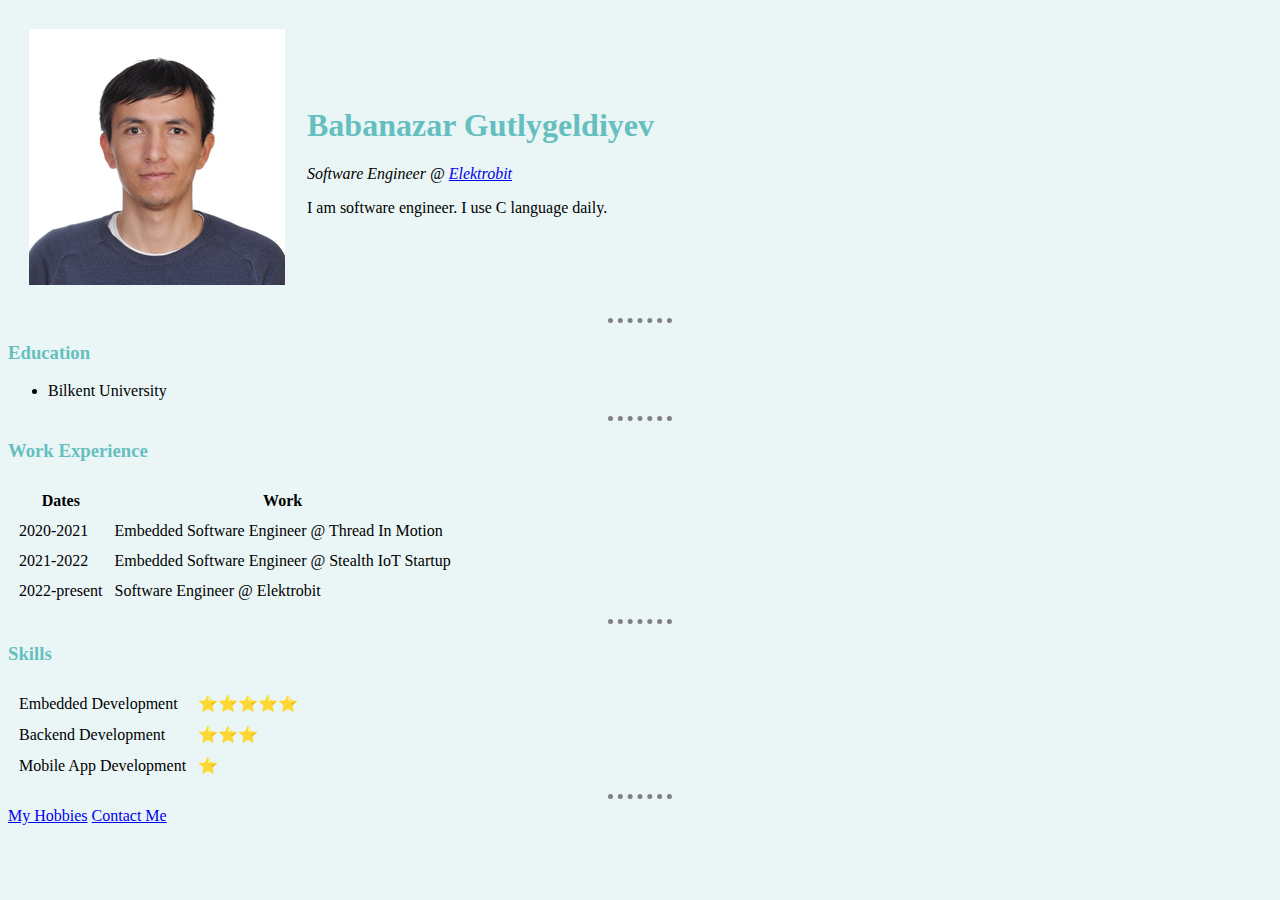
==== index.html @ 00c0d0db "styling w/ file css" ====
<!DOCTYPE html>
<html>

<head>
    <meta charset="utf-8">
    <title>Babanazar's Personal Site</title>
    <link rel="stylesheet" href="css/styles.css">
</head>

<body>
    <table cellspacing="20">
        <tr>
            <td><img src="babanazar-gutlygeldiyev.jpg" alt="babanazar profile picture"></td>
            <td>
                <h1>Babanazar Gutlygeldiyev</h1>
                <p><em>Software Engineer @ <a href="https://www.elektrobit.com/"> Elektrobit</a></em></p>
                <p>I am software engineer. I use C language daily.</p>
            </td>
        </tr>
    </table>
    <hr>
    <h3>Education</h3>
    <ul>
        <li>Bilkent University</li>
    </ul>
    <hr>
    <h3>Work Experience</h3>
    <table cellspacing="10">
        <thead>
            <tr>
                <th>Dates</th>
                <th>Work</th>
            </tr>
        </thead>
        <tbody>

        </tbody>

        <tr>
            <td>2020-2021</td>
            <td>Embedded Software Engineer @ Thread In Motion</td>
        </tr>
        <tr>
            <td>2021-2022</td>
            <td>Embedded Software Engineer @ Stealth IoT Startup</td>
        </tr>
        <tr>
            <td>2022-present</td>
            <td>Software Engineer @ Elektrobit</td>
        </tr>
    </table>
    <hr>
    <h3>Skills</h3>
    <table cellspacing="10">
        <tr>
            <td>Embedded Development</td>
            <td>⭐⭐⭐⭐⭐</td>
        </tr>
        <tr>
            <td>Backend Development</td>
            <td>⭐⭐⭐</td>
        </tr>
        <tr>
            <td>Mobile App Development</td>
            <td>⭐</td>
        </tr>
    </table>
    <hr>
    <a href="hobbies.html">My Hobbies</a>
    <a href="contact-me.html">Contact Me</a>
</body>

</html>
---- css/styles.css ----
body {
    background-color: #EAF6F6;
}

h1, h3 {
    color: #66BFBF;
}

hr {
    border-style: none;
    border-top-style: dotted;
    border-color: grey;
    border-width: 5px;
    width: 5%;
}
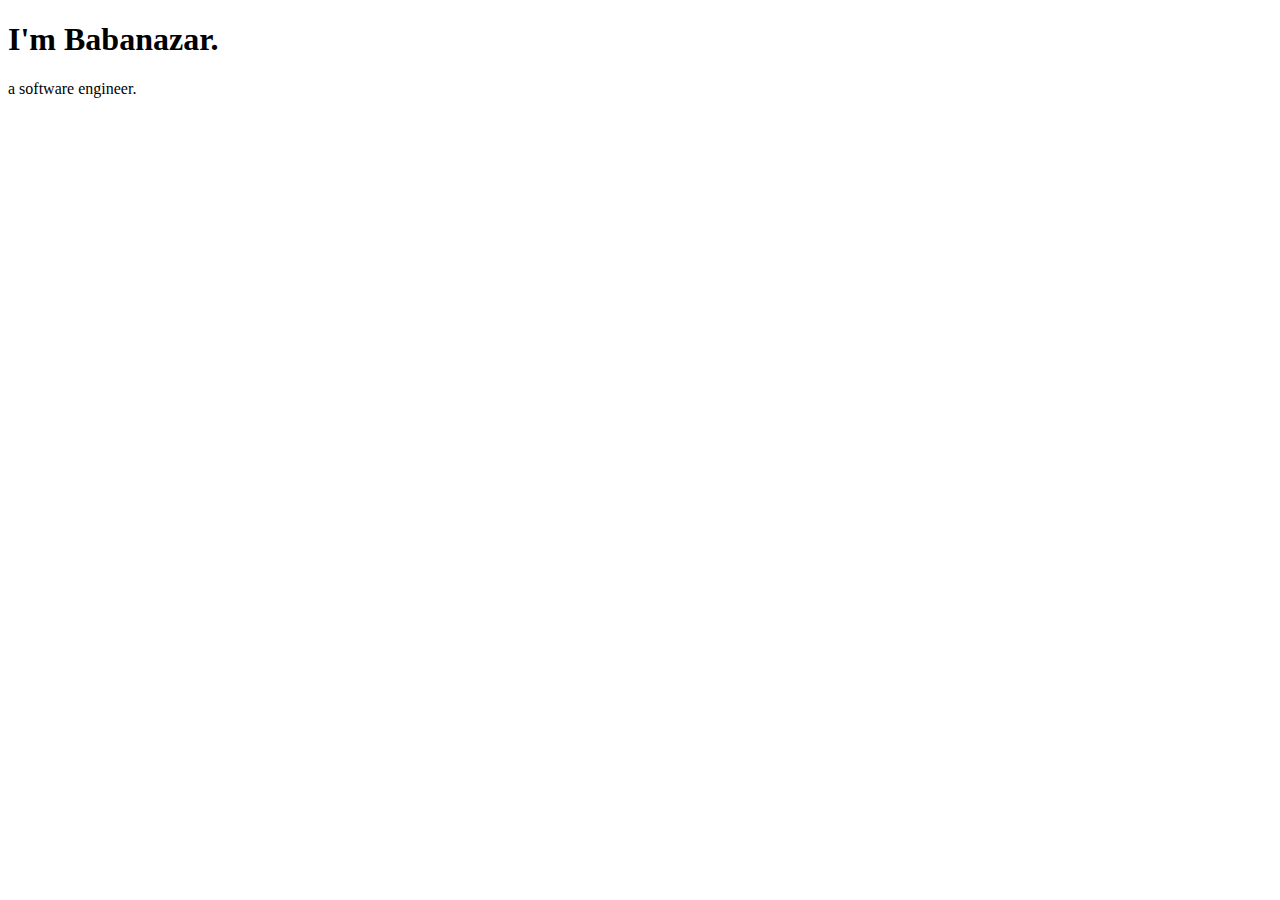
==== commit a9993849: "cool cv" ====
--- a/index.html
+++ b/index.html
@@ -3,12 +3,15 @@
 
 <head>
     <meta charset="utf-8">
-    <title>Babanazar's Personal Site</title>
+    <title>Babanazar Gutlygeldiyev</title>
     <link rel="stylesheet" href="css/styles.css">
+    <link rel="icon" href="favicon.ico">
 </head>
 
 <body>
-    <table cellspacing="20">
+    <h1>I'm Babanazar.</h1>
+    <p>a software engineer.</p>
+    <!-- <table cellspacing="20">
         <tr>
             <td><img src="babanazar-gutlygeldiyev.jpg" alt="babanazar profile picture"></td>
             <td>
@@ -67,7 +70,7 @@
     </table>
     <hr>
     <a href="hobbies.html">My Hobbies</a>
-    <a href="contact-me.html">Contact Me</a>
+    <a href="contact-me.html">Contact Me</a> -->
 </body>
 
 </html>--- a/css/styles.css
+++ b/css/styles.css
@@ -1,4 +1,4 @@
-body {
+/* body {
     background-color: #EAF6F6;
 }
 
@@ -12,4 +12,4 @@
     border-color: grey;
     border-width: 5px;
     width: 5%;
-}+} */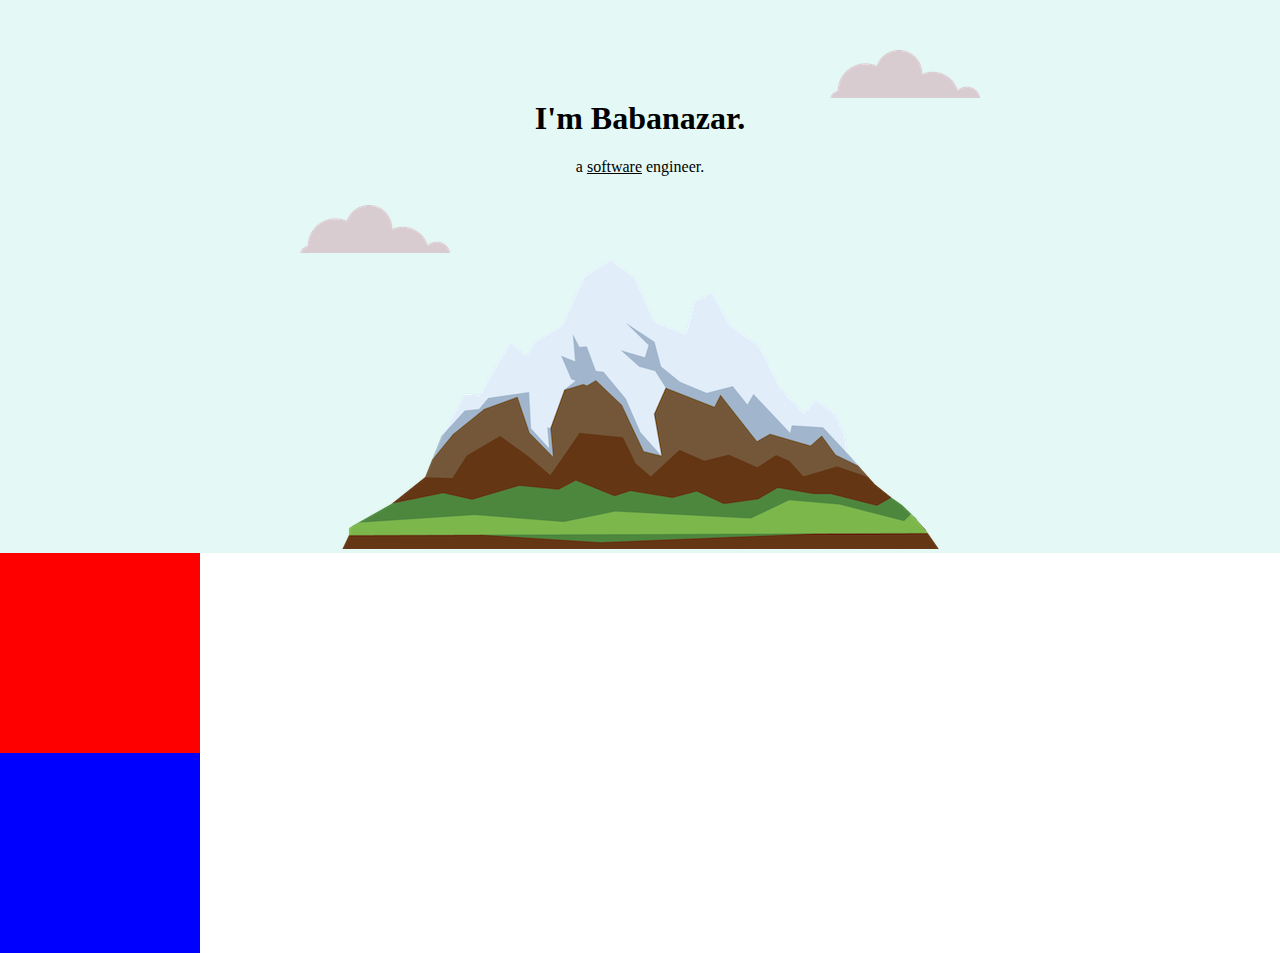
==== commit a22792c4: "images added" ====
--- a/index.html
+++ b/index.html
@@ -9,8 +9,21 @@
 </head>
 
 <body>
-    <h1>I'm Babanazar.</h1>
-    <p>a software engineer.</p>
+    <div class="top-container">
+        <img class="top-cloud" src="images/cloud.png" alt="cloud-img">
+        <h1>I'm Babanazar.</h1>
+        <p>a <span class="pro">software</span> engineer.</p>
+        <img class="bottom-cloud" src="images/cloud.png" alt="cloud-img">
+        <img src="images/mountain.png" alt="mountain-img">
+    </div>
+
+    <div class="middle-container">
+
+    </div>
+
+    <div class="bottom-container">
+
+    </div>
     <!-- <table cellspacing="20">
         <tr>
             <td><img src="babanazar-gutlygeldiyev.jpg" alt="babanazar profile picture"></td>
--- a/css/styles.css
+++ b/css/styles.css
@@ -1,15 +1,42 @@
-/* body {
-    background-color: #EAF6F6;
+ body {
+     margin: 0;
+     text-align: center;
+ }
+
+ h1 {
+     margin-top: 0;
+ }
+
+ .top-container {
+    background-color: #E4F9F5;
+    position: relative;
+    padding-top: 100px;
+ }
+
+ .middle-container {
+    background-color: red;
+    width: 200px;
+    height: 200px;
+ }
+
+ .bottom-container {
+    background-color: blue;
+    width: 200px;
+    height: 200px;
+ }
+
+ .pro {
+    text-decoration: underline;
+ }
+
+.top-cloud {
+    position: absolute;
+    right: 300px;
+    top: 50px;
 }
 
-h1, h3 {
-    color: #66BFBF;
-}
-
-hr {
-    border-style: none;
-    border-top-style: dotted;
-    border-color: grey;
-    border-width: 5px;
-    width: 5%;
-} */+ .bottom-cloud {
+    position: absolute;
+    left: 300px;
+    bottom: 300px;
+ }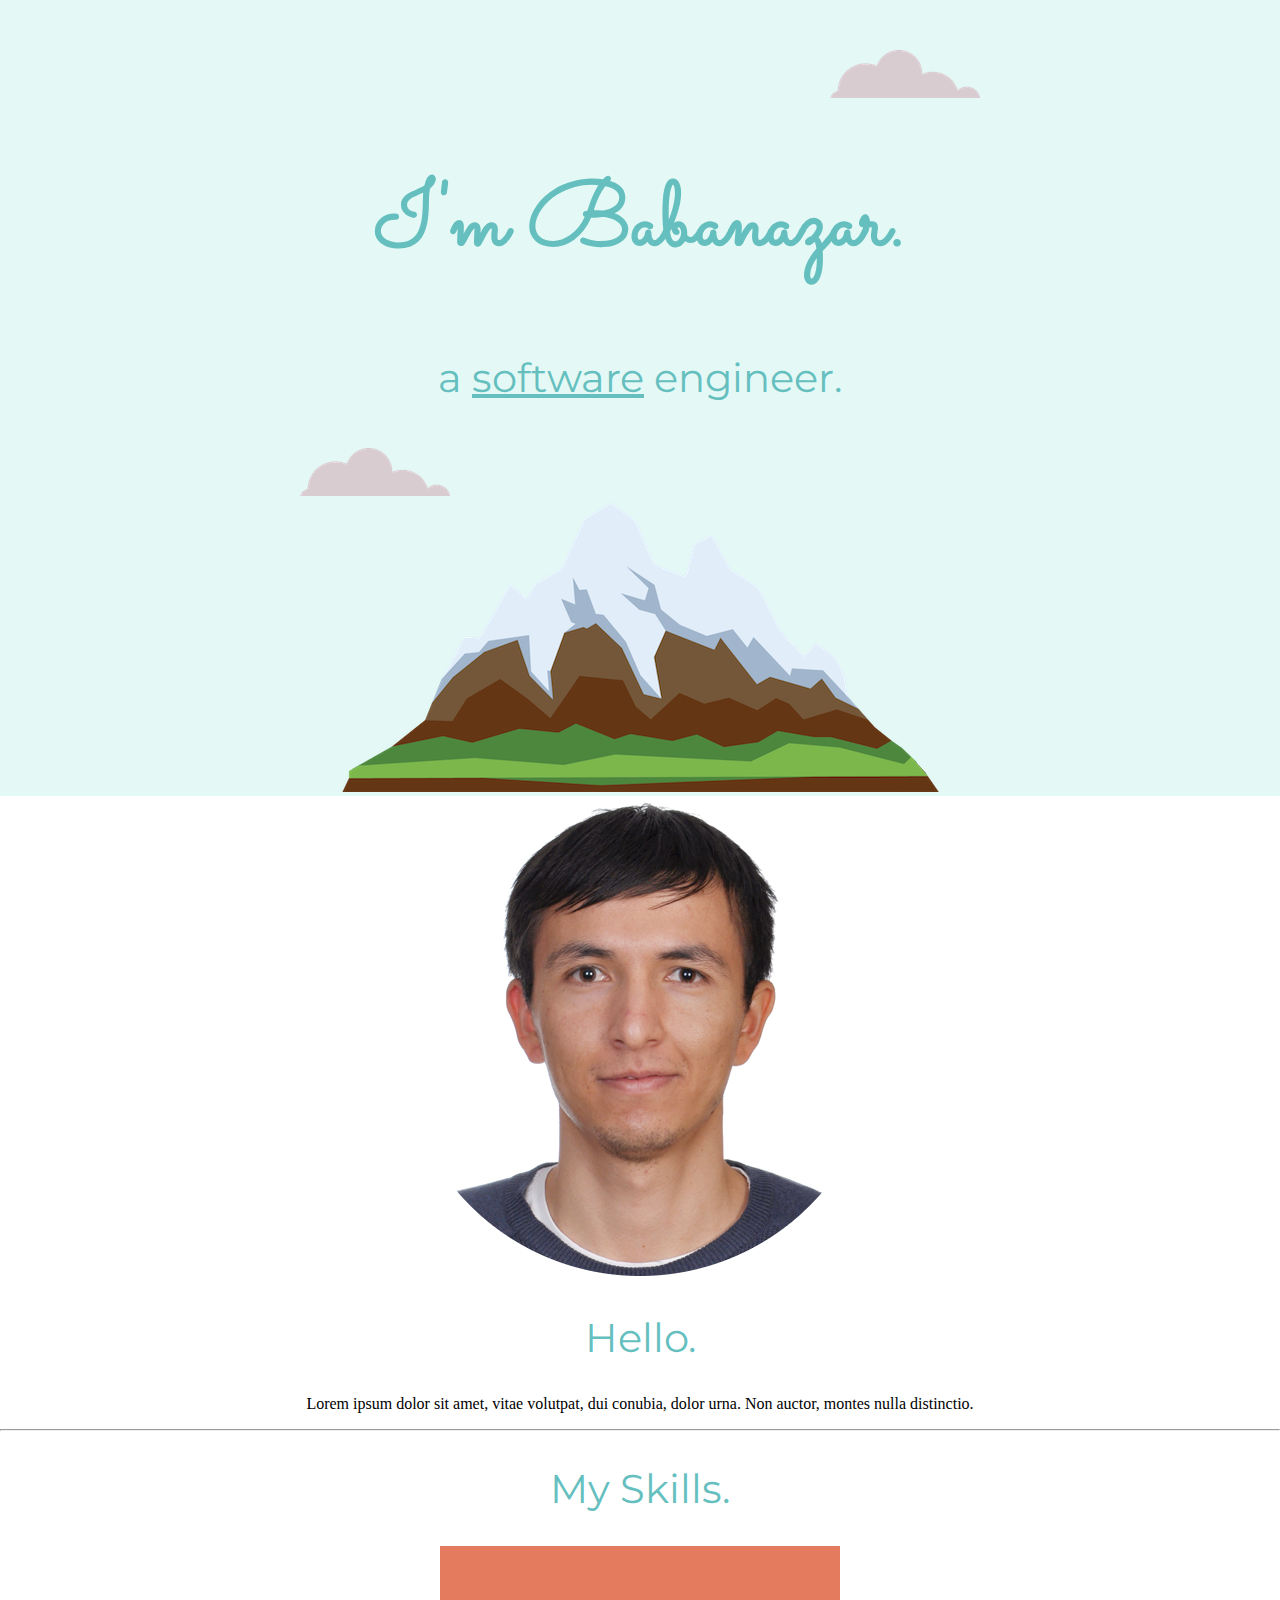
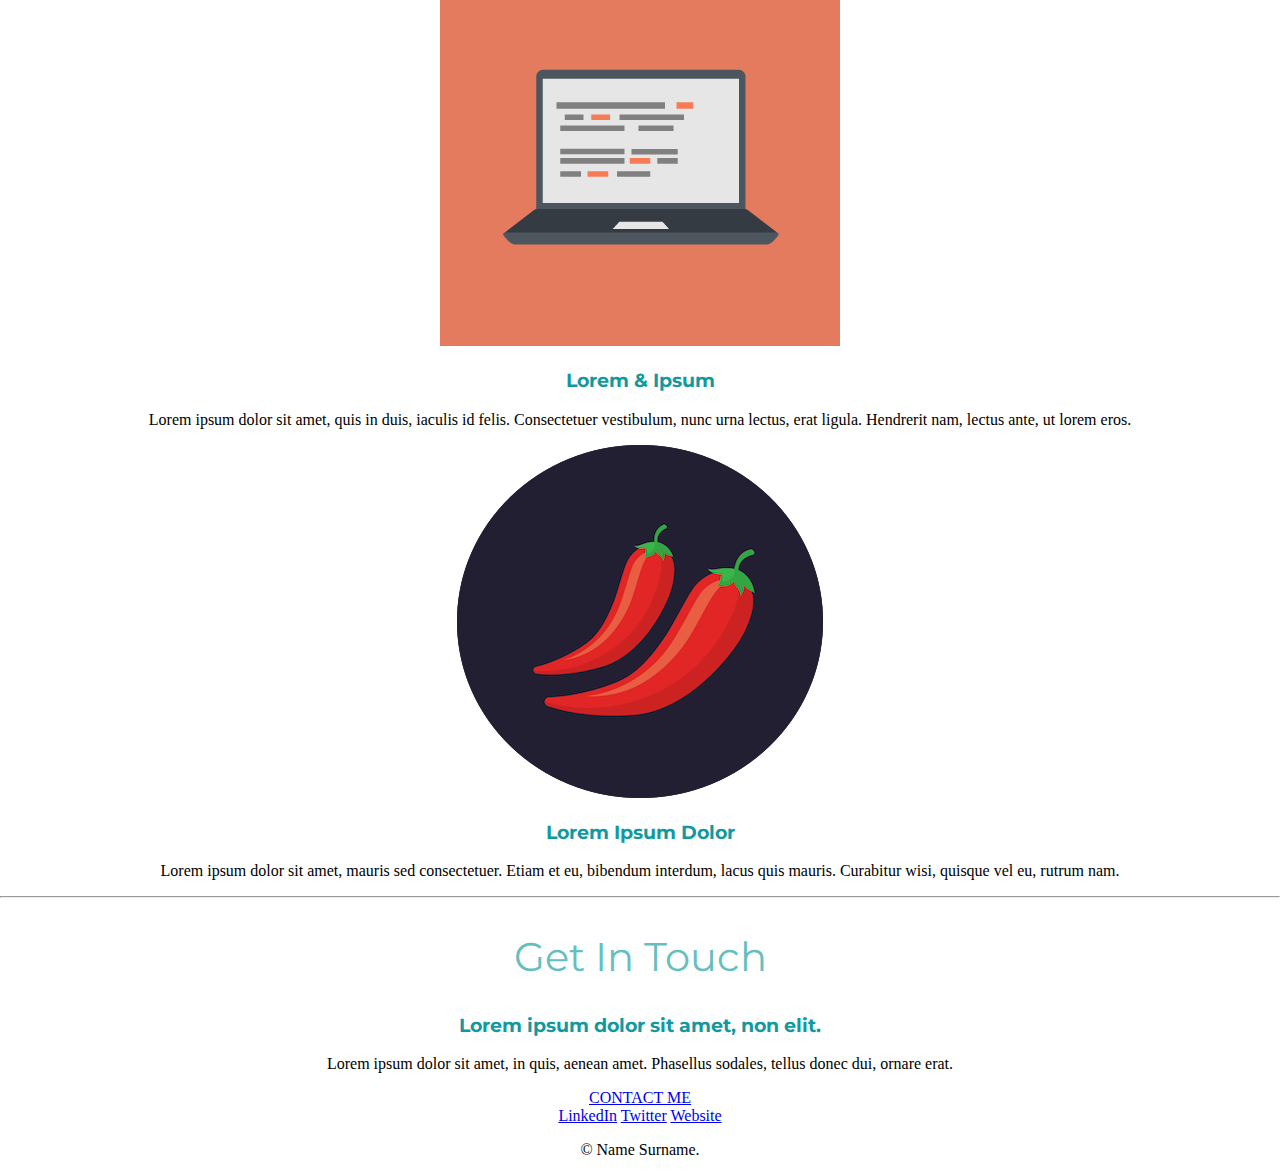
==== commit f472c30a: "colors and sizes" ====
--- a/index.html
+++ b/index.html
@@ -6,24 +6,60 @@
     <title>Babanazar Gutlygeldiyev</title>
     <link rel="stylesheet" href="css/styles.css">
     <link rel="icon" href="favicon.ico">
+    <link rel="preconnect" href="https://fonts.googleapis.com">
+    <link rel="preconnect" href="https://fonts.gstatic.com" crossorigin>
+    <link href="https://fonts.googleapis.com/css2?family=Merriweather&family=Montserrat&family=Sacramento&display=swap"
+        rel="stylesheet">
 </head>
 
 <body>
     <div class="top-container">
         <img class="top-cloud" src="images/cloud.png" alt="cloud-img">
         <h1>I'm Babanazar.</h1>
-        <p>a <span class="pro">software</span> engineer.</p>
+        <h2>a <span class="pro">software</span> engineer.</h2>
         <img class="bottom-cloud" src="images/cloud.png" alt="cloud-img">
         <img src="images/mountain.png" alt="mountain-img">
     </div>
 
     <div class="middle-container">
-
+        <div class="profile">
+            <img src="images/babanazar-gutlygeldiyev.png" alt="">
+            <h2>Hello.</h2>
+            <p>Lorem ipsum dolor sit amet, vitae volutpat, dui conubia, dolor urna. Non auctor, montes nulla distinctio.
+            </p>
+        </div>
+        <hr>
+        <div class="skills">
+            <h2>My Skills.</h2>
+            <div class="skill-row">
+                <img class="" src="images/computer.png" alt="">
+                <h3>Lorem & Ipsum</h3>
+                <p>Lorem ipsum dolor sit amet, quis in duis, iaculis id felis. Consectetuer vestibulum, nunc urna
+                    lectus, erat ligula. Hendrerit nam, lectus ante, ut lorem eros.</p>
+            </div>
+            <div class="skill-row">
+                <img class="" src="images/chillies.png" alt="">
+                <h3>Lorem Ipsum Dolor</h3>
+                <p>Lorem ipsum dolor sit amet, mauris sed consectetuer. Etiam et eu, bibendum interdum, lacus quis
+                    mauris. Curabitur wisi, quisque vel eu, rutrum nam.</p>
+            </div>
+        </div>
+        <hr>
+        <div class="contact-me">
+            <h2>Get In Touch</h2>
+            <h3>Lorem ipsum dolor sit amet, non elit.</h3>
+            <p>Lorem ipsum dolor sit amet, in quis, aenean amet. Phasellus sodales, tellus donec dui, ornare erat.</p>
+            <a class="btn" href="mailto:name@email.com">CONTACT ME</a>
+        </div>
     </div>
 
     <div class="bottom-container">
+        <a class="footer-link" href="https://www.linkedin.com/">LinkedIn</a>
+        <a class="footer-link" href="https://twitter.com/">Twitter</a>
+        <a class="footer-link" href="https://www.appbrewery.co/">Website</a>
+        <p>© Name Surname.</p>
+    </div>
 
-    </div>
     <!-- <table cellspacing="20">
         <tr>
             <td><img src="babanazar-gutlygeldiyev.jpg" alt="babanazar profile picture"></td>
--- a/css/styles.css
+++ b/css/styles.css
@@ -1,42 +1,50 @@
  body {
      margin: 0;
      text-align: center;
+     font-family: "Marriweather", serif;
  }
 
  h1 {
-     margin-top: 0;
+     font-size: 5.622rem;
+     margin-top: 50px auto 0 auto;
+     font-family: 'Sacramento', cursive;
+     color: #66BFBF;
+ }
+
+ h2 {
+     font-family: 'Montserrat', sans-serif;
+     font-size: 2.5rem;
+     color: #66BFBF;
+     font-weight: normal;
+ }
+
+ h3 {
+     font-family: 'Montserrat', sans-serif;
+     color: #11999E;
  }
 
  .top-container {
-    background-color: #E4F9F5;
-    position: relative;
-    padding-top: 100px;
+     background-color: #E4F9F5;
+     position: relative;
+     padding-top: 100px;
  }
 
- .middle-container {
-    background-color: red;
-    width: 200px;
-    height: 200px;
+ .middle-container {}
+
+ .bottom-container {}
+
+ .pro {
+     text-decoration: underline;
  }
 
- .bottom-container {
-    background-color: blue;
-    width: 200px;
-    height: 200px;
+ .top-cloud {
+     position: absolute;
+     right: 300px;
+     top: 50px;
  }
 
- .pro {
-    text-decoration: underline;
- }
-
-.top-cloud {
-    position: absolute;
-    right: 300px;
-    top: 50px;
-}
-
  .bottom-cloud {
-    position: absolute;
-    left: 300px;
-    bottom: 300px;
+     position: absolute;
+     left: 300px;
+     bottom: 300px;
  }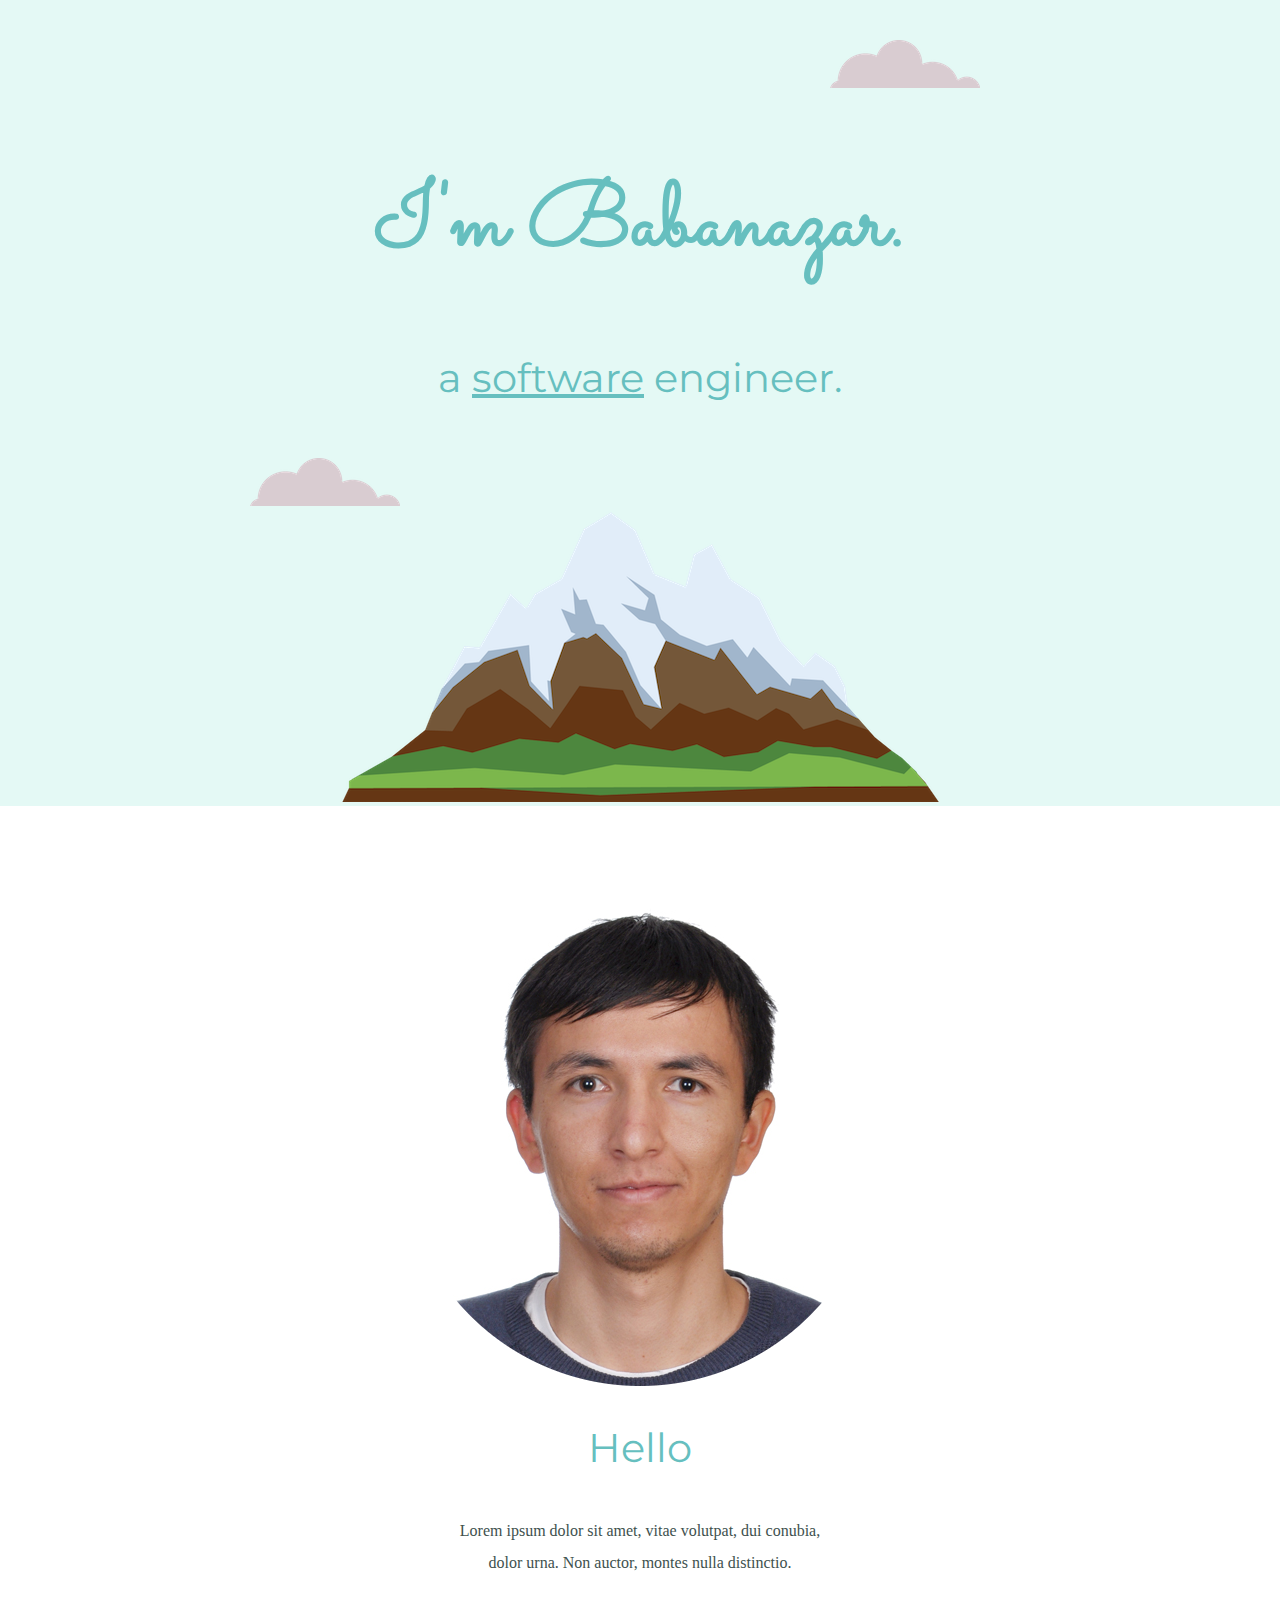
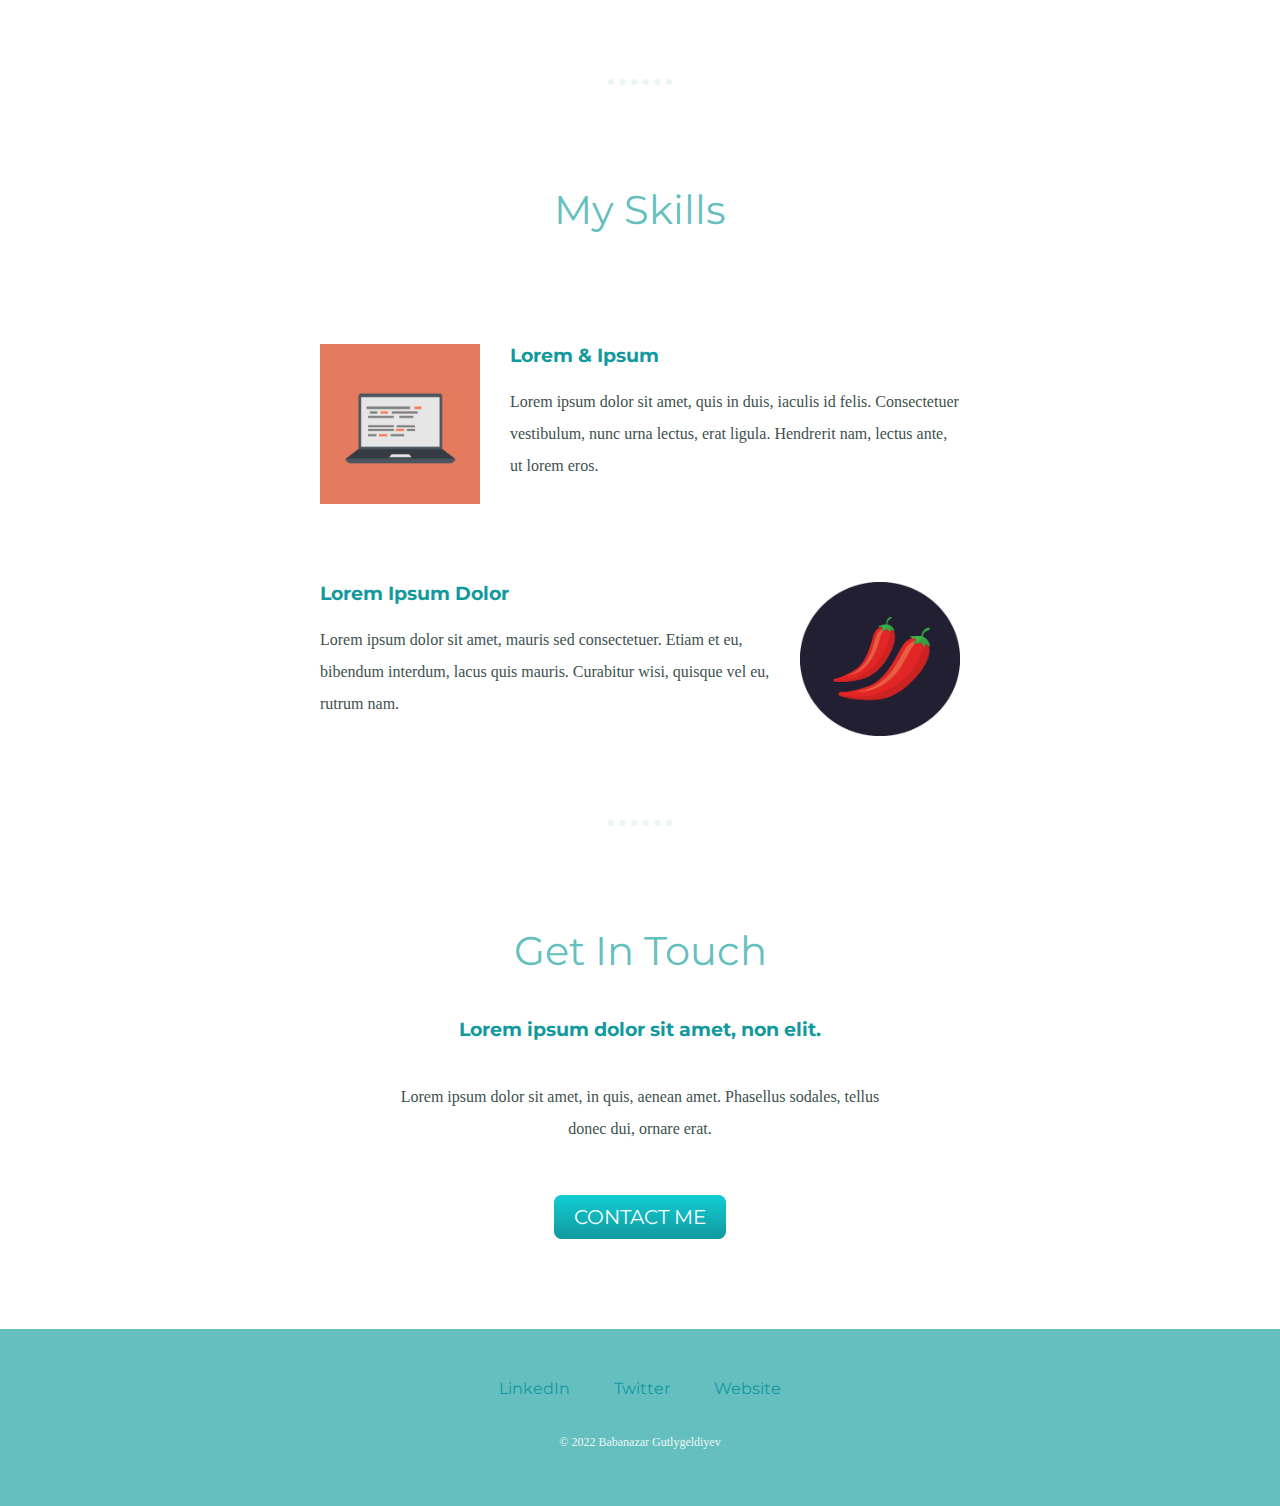
==== commit d7f6d61c: "finalize" ====
--- a/index.html
+++ b/index.html
@@ -24,21 +24,21 @@
     <div class="middle-container">
         <div class="profile">
             <img src="images/babanazar-gutlygeldiyev.png" alt="">
-            <h2>Hello.</h2>
-            <p>Lorem ipsum dolor sit amet, vitae volutpat, dui conubia, dolor urna. Non auctor, montes nulla distinctio.
+            <h2>Hello</h2>
+            <p class="intro">Lorem ipsum dolor sit amet, vitae volutpat, dui conubia, dolor urna. Non auctor, montes nulla distinctio.
             </p>
         </div>
         <hr>
         <div class="skills">
-            <h2>My Skills.</h2>
+            <h2>My Skills</h2>
             <div class="skill-row">
-                <img class="" src="images/computer.png" alt="">
+                <img class="code-img" src="images/computer.png" alt="">
                 <h3>Lorem & Ipsum</h3>
                 <p>Lorem ipsum dolor sit amet, quis in duis, iaculis id felis. Consectetuer vestibulum, nunc urna
                     lectus, erat ligula. Hendrerit nam, lectus ante, ut lorem eros.</p>
             </div>
             <div class="skill-row">
-                <img class="" src="images/chillies.png" alt="">
+                <img class="chilli-img" src="images/chillies.png" alt="">
                 <h3>Lorem Ipsum Dolor</h3>
                 <p>Lorem ipsum dolor sit amet, mauris sed consectetuer. Etiam et eu, bibendum interdum, lacus quis
                     mauris. Curabitur wisi, quisque vel eu, rutrum nam.</p>
@@ -48,7 +48,7 @@
         <div class="contact-me">
             <h2>Get In Touch</h2>
             <h3>Lorem ipsum dolor sit amet, non elit.</h3>
-            <p>Lorem ipsum dolor sit amet, in quis, aenean amet. Phasellus sodales, tellus donec dui, ornare erat.</p>
+            <p class="contact-message">Lorem ipsum dolor sit amet, in quis, aenean amet. Phasellus sodales, tellus donec dui, ornare erat.</p>
             <a class="btn" href="mailto:name@email.com">CONTACT ME</a>
         </div>
     </div>
@@ -57,7 +57,7 @@
         <a class="footer-link" href="https://www.linkedin.com/">LinkedIn</a>
         <a class="footer-link" href="https://twitter.com/">Twitter</a>
         <a class="footer-link" href="https://www.appbrewery.co/">Website</a>
-        <p>© Name Surname.</p>
+        <p class="copyright">© 2022 Babanazar Gutlygeldiyev</p>
     </div>
 
     <!-- <table cellspacing="20">
--- a/css/styles.css
+++ b/css/styles.css
@@ -1,4 +1,5 @@
  body {
+     color: #40514E;
      margin: 0;
      text-align: center;
      font-family: "Marriweather", serif;
@@ -16,11 +17,34 @@
      font-size: 2.5rem;
      color: #66BFBF;
      font-weight: normal;
+     padding-bottom: 10px;
  }
 
  h3 {
      font-family: 'Montserrat', sans-serif;
      color: #11999E;
+ }
+
+ p {
+     line-height: 2;
+ }
+
+ hr {
+    border: dotted #EAF6F6 6px;
+    border-bottom: none;
+    width: 4%;
+    margin: 100px auto;
+ }
+
+ a {
+    color: #11999E;
+    font-family: 'Montserrat', sans-serif;
+    margin: 10px 20px;
+    text-decoration: none;
+ }
+
+ a:hover {
+    color: #EAF6F6;
  }
 
  .top-container {
@@ -29,22 +53,88 @@
      padding-top: 100px;
  }
 
- .middle-container {}
+ .middle-container {
+     margin: 100px 0;
+ }
 
- .bottom-container {}
+ .bottom-container {
+    background-color: #66BFBF;
+    padding: 50px 0 20px;
+ }
+
+ .skill-row {
+     width: 50%;
+     margin: 100px auto 100px auto;
+     text-align: left;
+ }
 
  .pro {
      text-decoration: underline;
  }
 
+ .intro {
+     width: 30%;
+     margin: auto;
+ }
+
+ .contact-message {
+    width: 40%;
+    margin: 40px auto 60px;
+ }
+
+ .copyright {
+    color: #EAF6F6;
+    font-size: 0.75rem;
+    padding: 20px 0;
+ }
+
  .top-cloud {
      position: absolute;
      right: 300px;
-     top: 50px;
+     top: 40px;
  }
 
  .bottom-cloud {
      position: absolute;
-     left: 300px;
+     left: 250px;
      bottom: 300px;
+ }
+
+ .code-img {
+     width: 25%;
+     float: left;
+     margin-right: 30px;
+ }
+
+ .chilli-img {
+     width: 25%;
+     float: right;
+     margin-left: 30px;
+ }
+
+ .btn {
+     background: #11cdd4;
+     background-image: -webkit-linear-gradient(top, #11cdd4, #11999e);
+     background-image: -moz-linear-gradient(top, #11cdd4, #11999e);
+     background-image: -ms-linear-gradient(top, #11cdd4, #11999e);
+     background-image: -o-linear-gradient(top, #11cdd4, #11999e);
+     background-image: linear-gradient(to bottom, #11cdd4, #11999e);
+     -webkit-border-radius: 8;
+     -moz-border-radius: 8;
+     border-radius: 8px;
+     font-family: 'Montserrat', sans-serif;;
+     color: #ffffff;
+     font-size: 20px;
+     padding: 10px 20px 10px 20px;
+     text-decoration: none;
+ }
+
+ .btn:hover {
+     background: #30e3cb;
+     background-image: -webkit-linear-gradient(top, #30e3cb, #2bc4ad);
+     background-image: -moz-linear-gradient(top, #30e3cb, #2bc4ad);
+     background-image: -ms-linear-gradient(top, #30e3cb, #2bc4ad);
+     background-image: -o-linear-gradient(top, #30e3cb, #2bc4ad);
+     background-image: linear-gradient(to bottom, #30e3cb, #2bc4ad);
+     text-decoration: none;
  }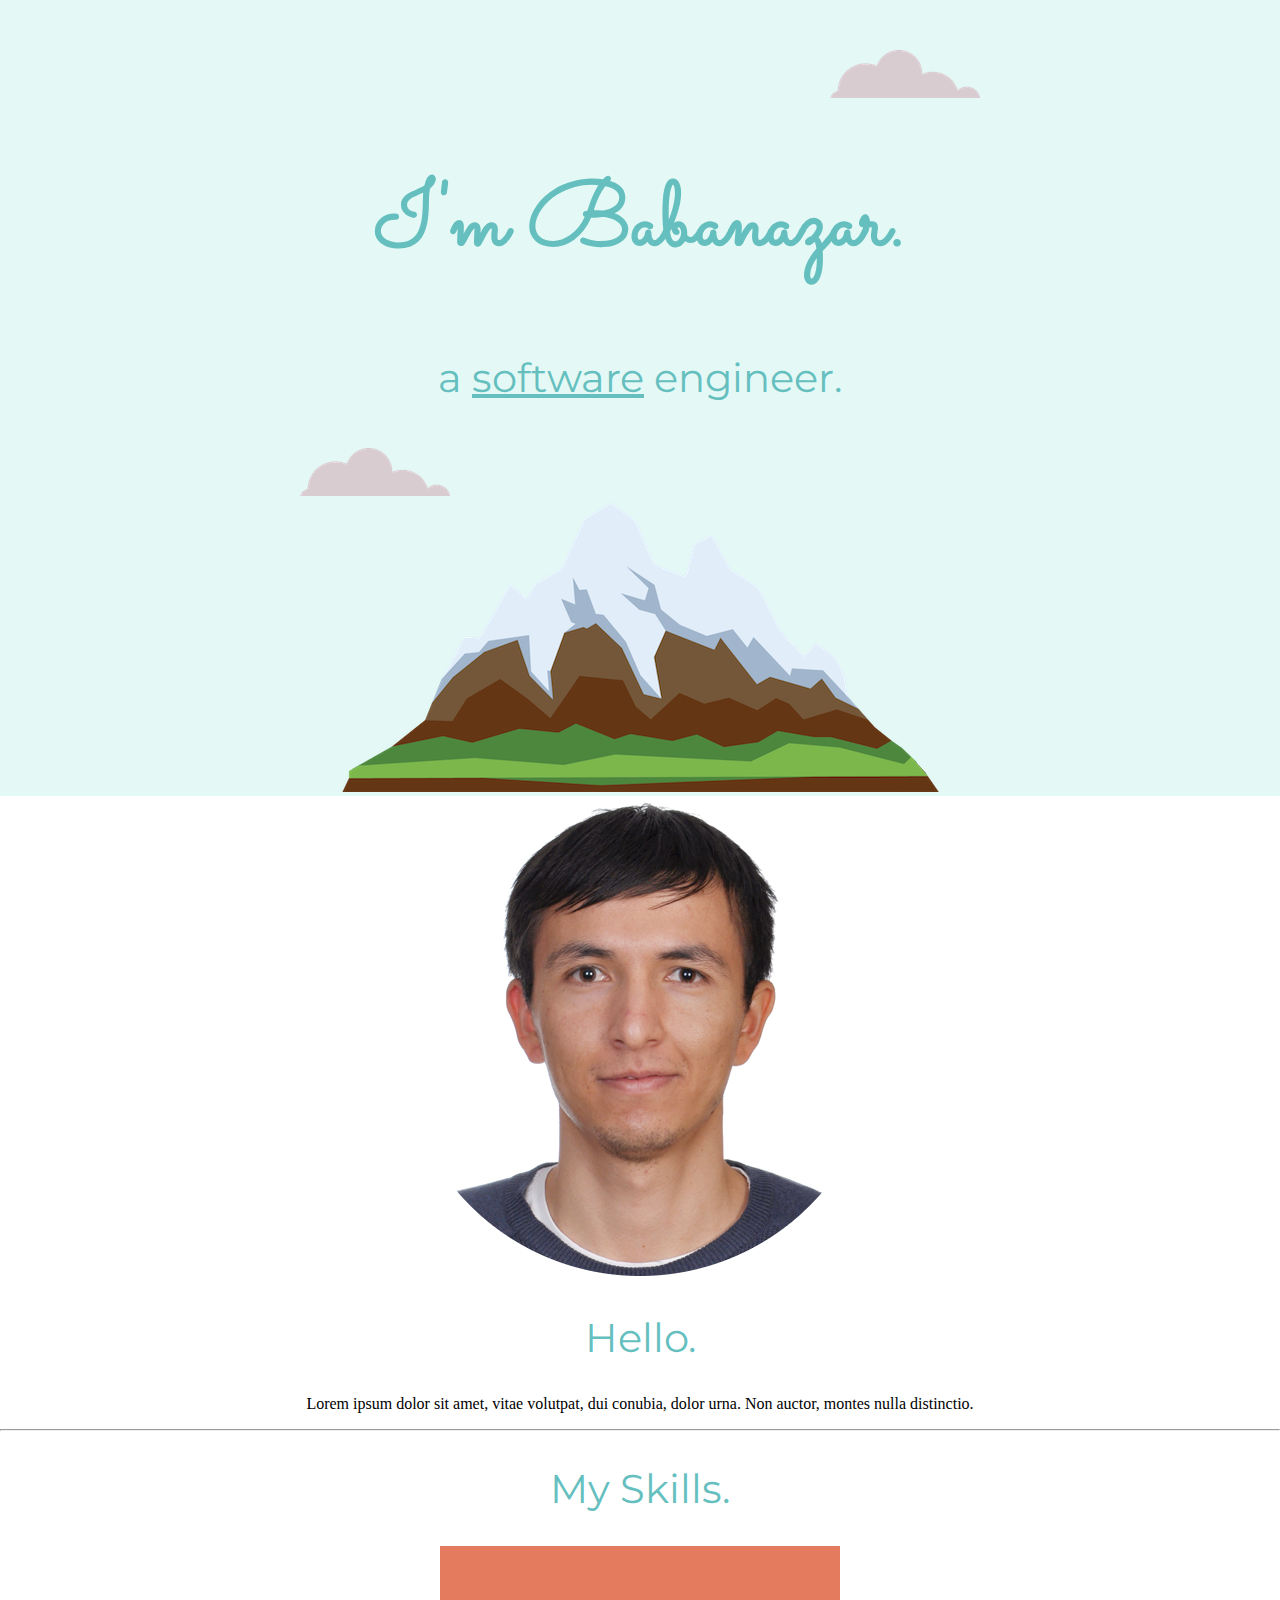
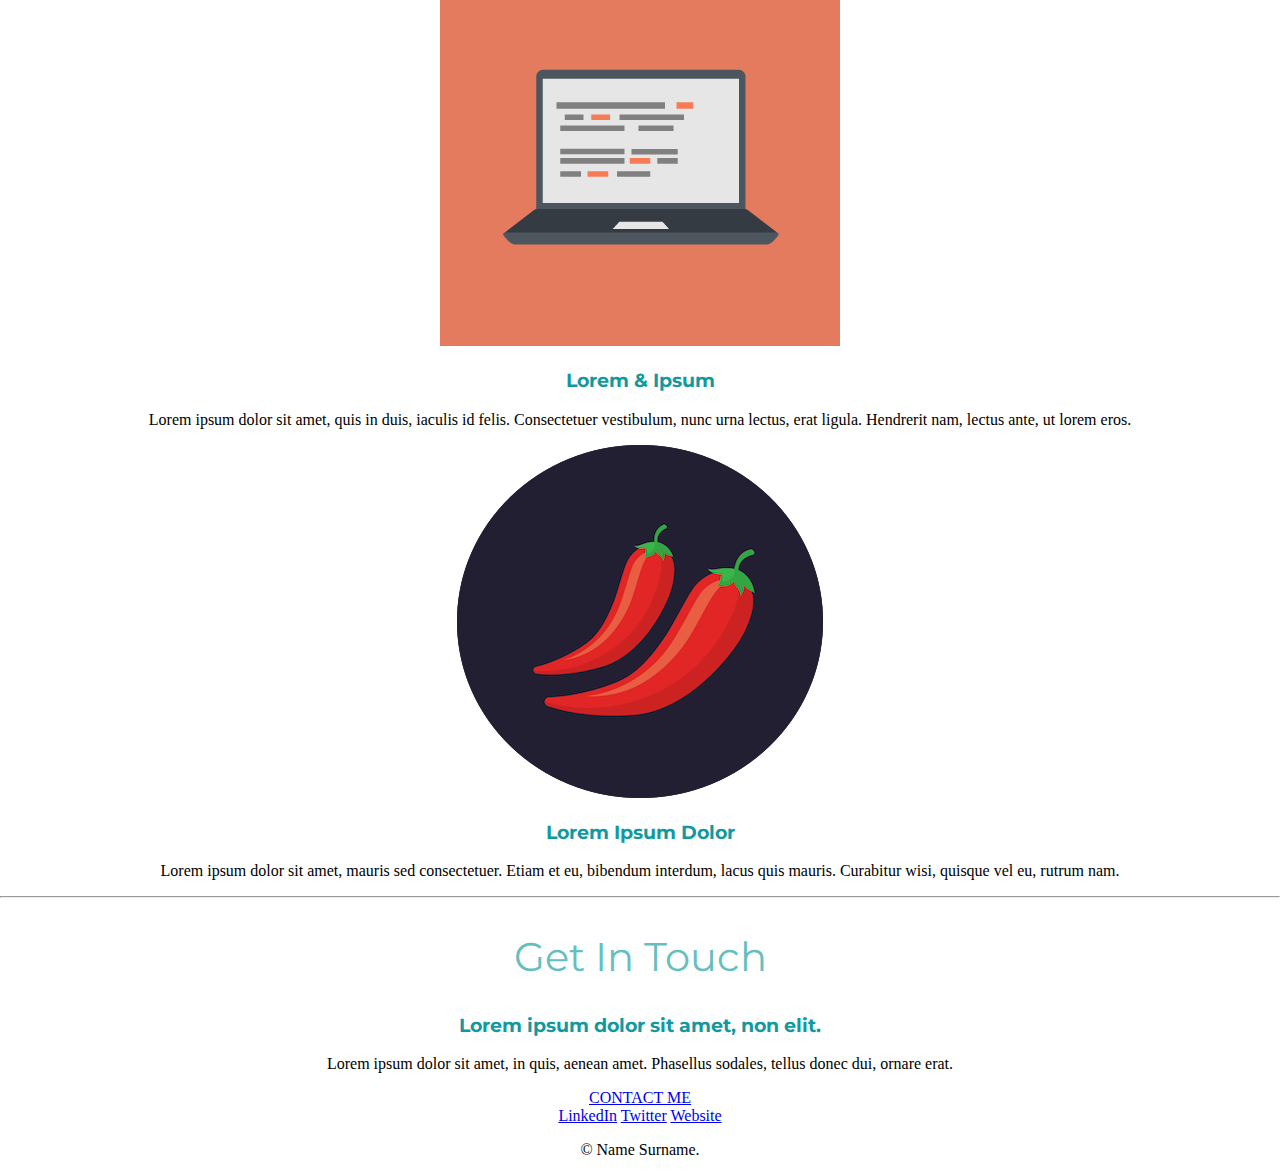
==== commit 3660e814: "Merge pull request #1 from babanazar/feature/cool-cv" ====
--- a/index.html
+++ b/index.html
@@ -24,21 +24,21 @@
     <div class="middle-container">
         <div class="profile">
             <img src="images/babanazar-gutlygeldiyev.png" alt="">
-            <h2>Hello</h2>
-            <p class="intro">Lorem ipsum dolor sit amet, vitae volutpat, dui conubia, dolor urna. Non auctor, montes nulla distinctio.
+            <h2>Hello.</h2>
+            <p>Lorem ipsum dolor sit amet, vitae volutpat, dui conubia, dolor urna. Non auctor, montes nulla distinctio.
             </p>
         </div>
         <hr>
         <div class="skills">
-            <h2>My Skills</h2>
+            <h2>My Skills.</h2>
             <div class="skill-row">
-                <img class="code-img" src="images/computer.png" alt="">
+                <img class="" src="images/computer.png" alt="">
                 <h3>Lorem & Ipsum</h3>
                 <p>Lorem ipsum dolor sit amet, quis in duis, iaculis id felis. Consectetuer vestibulum, nunc urna
                     lectus, erat ligula. Hendrerit nam, lectus ante, ut lorem eros.</p>
             </div>
             <div class="skill-row">
-                <img class="chilli-img" src="images/chillies.png" alt="">
+                <img class="" src="images/chillies.png" alt="">
                 <h3>Lorem Ipsum Dolor</h3>
                 <p>Lorem ipsum dolor sit amet, mauris sed consectetuer. Etiam et eu, bibendum interdum, lacus quis
                     mauris. Curabitur wisi, quisque vel eu, rutrum nam.</p>
@@ -48,7 +48,7 @@
         <div class="contact-me">
             <h2>Get In Touch</h2>
             <h3>Lorem ipsum dolor sit amet, non elit.</h3>
-            <p class="contact-message">Lorem ipsum dolor sit amet, in quis, aenean amet. Phasellus sodales, tellus donec dui, ornare erat.</p>
+            <p>Lorem ipsum dolor sit amet, in quis, aenean amet. Phasellus sodales, tellus donec dui, ornare erat.</p>
             <a class="btn" href="mailto:name@email.com">CONTACT ME</a>
         </div>
     </div>
@@ -57,7 +57,7 @@
         <a class="footer-link" href="https://www.linkedin.com/">LinkedIn</a>
         <a class="footer-link" href="https://twitter.com/">Twitter</a>
         <a class="footer-link" href="https://www.appbrewery.co/">Website</a>
-        <p class="copyright">© 2022 Babanazar Gutlygeldiyev</p>
+        <p>© Name Surname.</p>
     </div>
 
     <!-- <table cellspacing="20">
--- a/css/styles.css
+++ b/css/styles.css
@@ -1,5 +1,4 @@
  body {
-     color: #40514E;
      margin: 0;
      text-align: center;
      font-family: "Marriweather", serif;
@@ -17,34 +16,11 @@
      font-size: 2.5rem;
      color: #66BFBF;
      font-weight: normal;
-     padding-bottom: 10px;
  }
 
  h3 {
      font-family: 'Montserrat', sans-serif;
      color: #11999E;
- }
-
- p {
-     line-height: 2;
- }
-
- hr {
-    border: dotted #EAF6F6 6px;
-    border-bottom: none;
-    width: 4%;
-    margin: 100px auto;
- }
-
- a {
-    color: #11999E;
-    font-family: 'Montserrat', sans-serif;
-    margin: 10px 20px;
-    text-decoration: none;
- }
-
- a:hover {
-    color: #EAF6F6;
  }
 
  .top-container {
@@ -53,88 +29,22 @@
      padding-top: 100px;
  }
 
- .middle-container {
-     margin: 100px 0;
- }
+ .middle-container {}
 
- .bottom-container {
-    background-color: #66BFBF;
-    padding: 50px 0 20px;
- }
-
- .skill-row {
-     width: 50%;
-     margin: 100px auto 100px auto;
-     text-align: left;
- }
+ .bottom-container {}
 
  .pro {
      text-decoration: underline;
  }
 
- .intro {
-     width: 30%;
-     margin: auto;
- }
-
- .contact-message {
-    width: 40%;
-    margin: 40px auto 60px;
- }
-
- .copyright {
-    color: #EAF6F6;
-    font-size: 0.75rem;
-    padding: 20px 0;
- }
-
  .top-cloud {
      position: absolute;
      right: 300px;
-     top: 40px;
+     top: 50px;
  }
 
  .bottom-cloud {
      position: absolute;
-     left: 250px;
+     left: 300px;
      bottom: 300px;
- }
-
- .code-img {
-     width: 25%;
-     float: left;
-     margin-right: 30px;
- }
-
- .chilli-img {
-     width: 25%;
-     float: right;
-     margin-left: 30px;
- }
-
- .btn {
-     background: #11cdd4;
-     background-image: -webkit-linear-gradient(top, #11cdd4, #11999e);
-     background-image: -moz-linear-gradient(top, #11cdd4, #11999e);
-     background-image: -ms-linear-gradient(top, #11cdd4, #11999e);
-     background-image: -o-linear-gradient(top, #11cdd4, #11999e);
-     background-image: linear-gradient(to bottom, #11cdd4, #11999e);
-     -webkit-border-radius: 8;
-     -moz-border-radius: 8;
-     border-radius: 8px;
-     font-family: 'Montserrat', sans-serif;;
-     color: #ffffff;
-     font-size: 20px;
-     padding: 10px 20px 10px 20px;
-     text-decoration: none;
- }
-
- .btn:hover {
-     background: #30e3cb;
-     background-image: -webkit-linear-gradient(top, #30e3cb, #2bc4ad);
-     background-image: -moz-linear-gradient(top, #30e3cb, #2bc4ad);
-     background-image: -ms-linear-gradient(top, #30e3cb, #2bc4ad);
-     background-image: -o-linear-gradient(top, #30e3cb, #2bc4ad);
-     background-image: linear-gradient(to bottom, #30e3cb, #2bc4ad);
-     text-decoration: none;
  }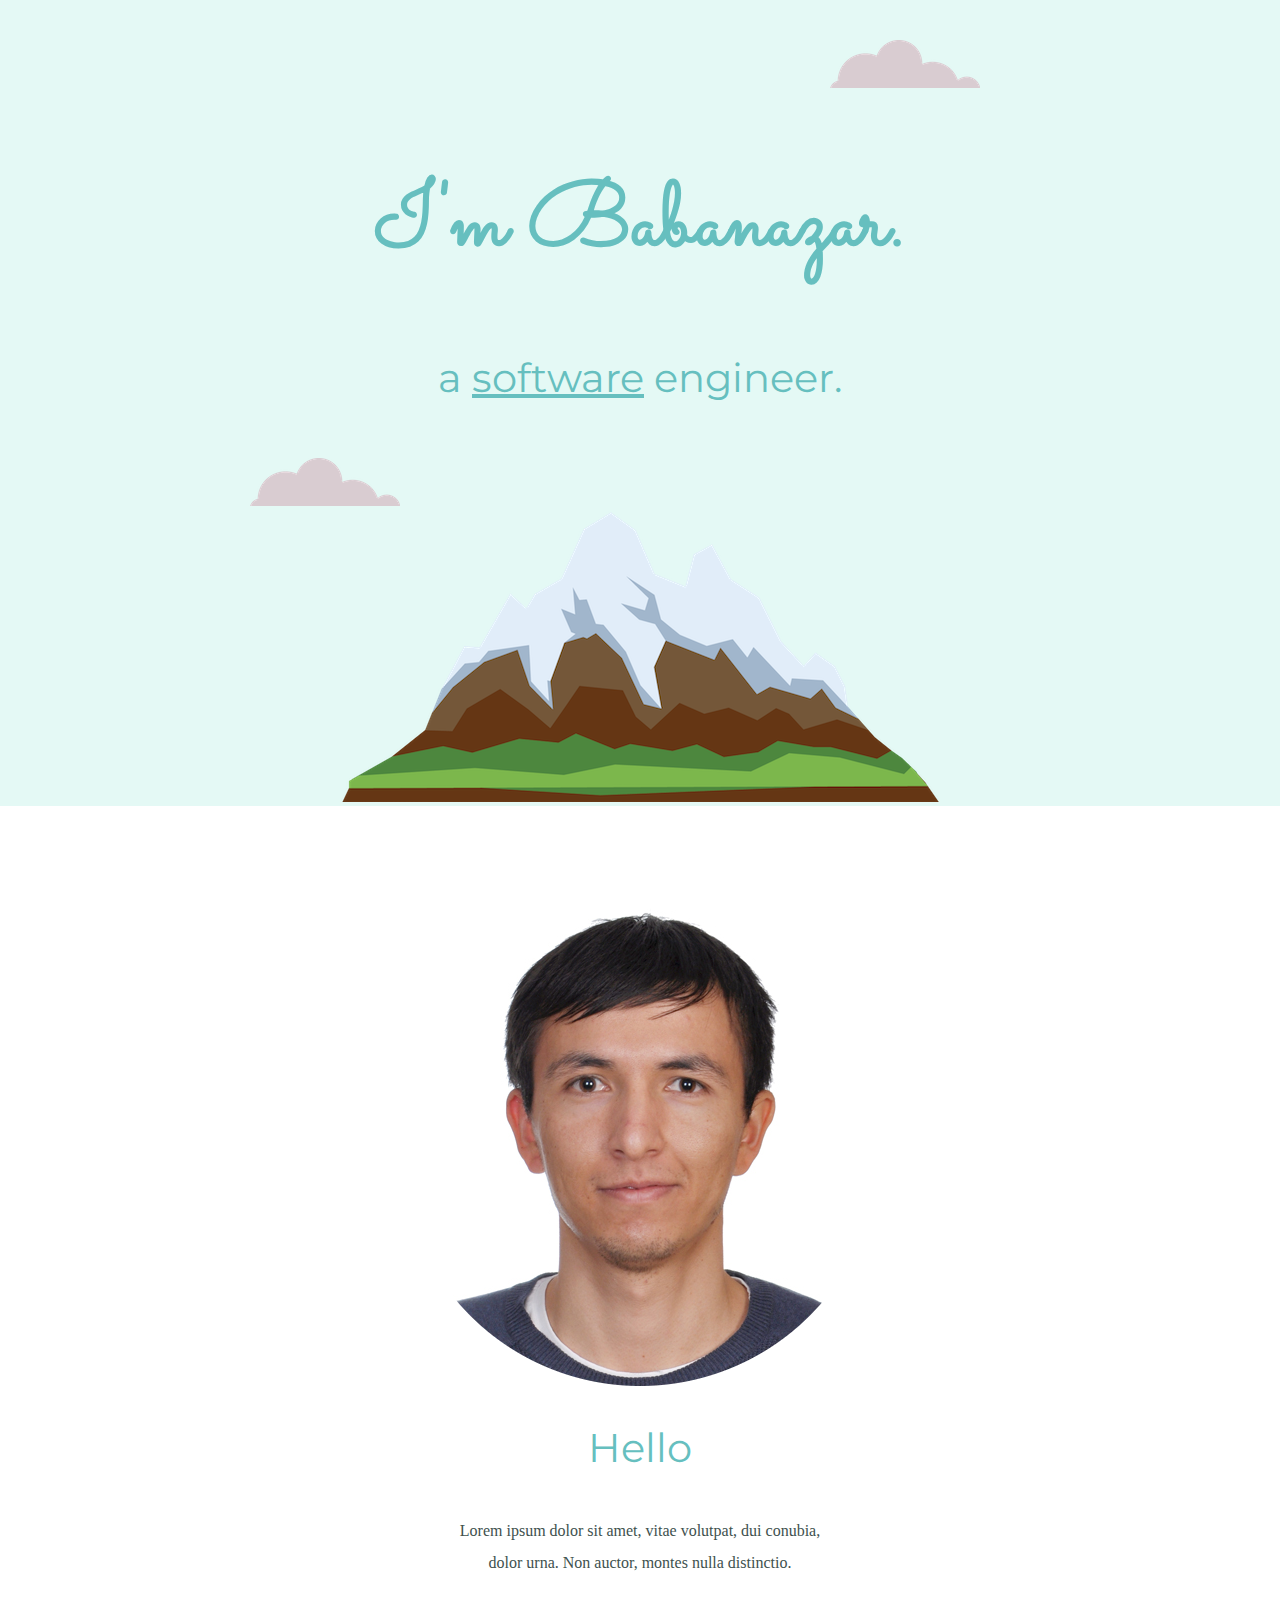
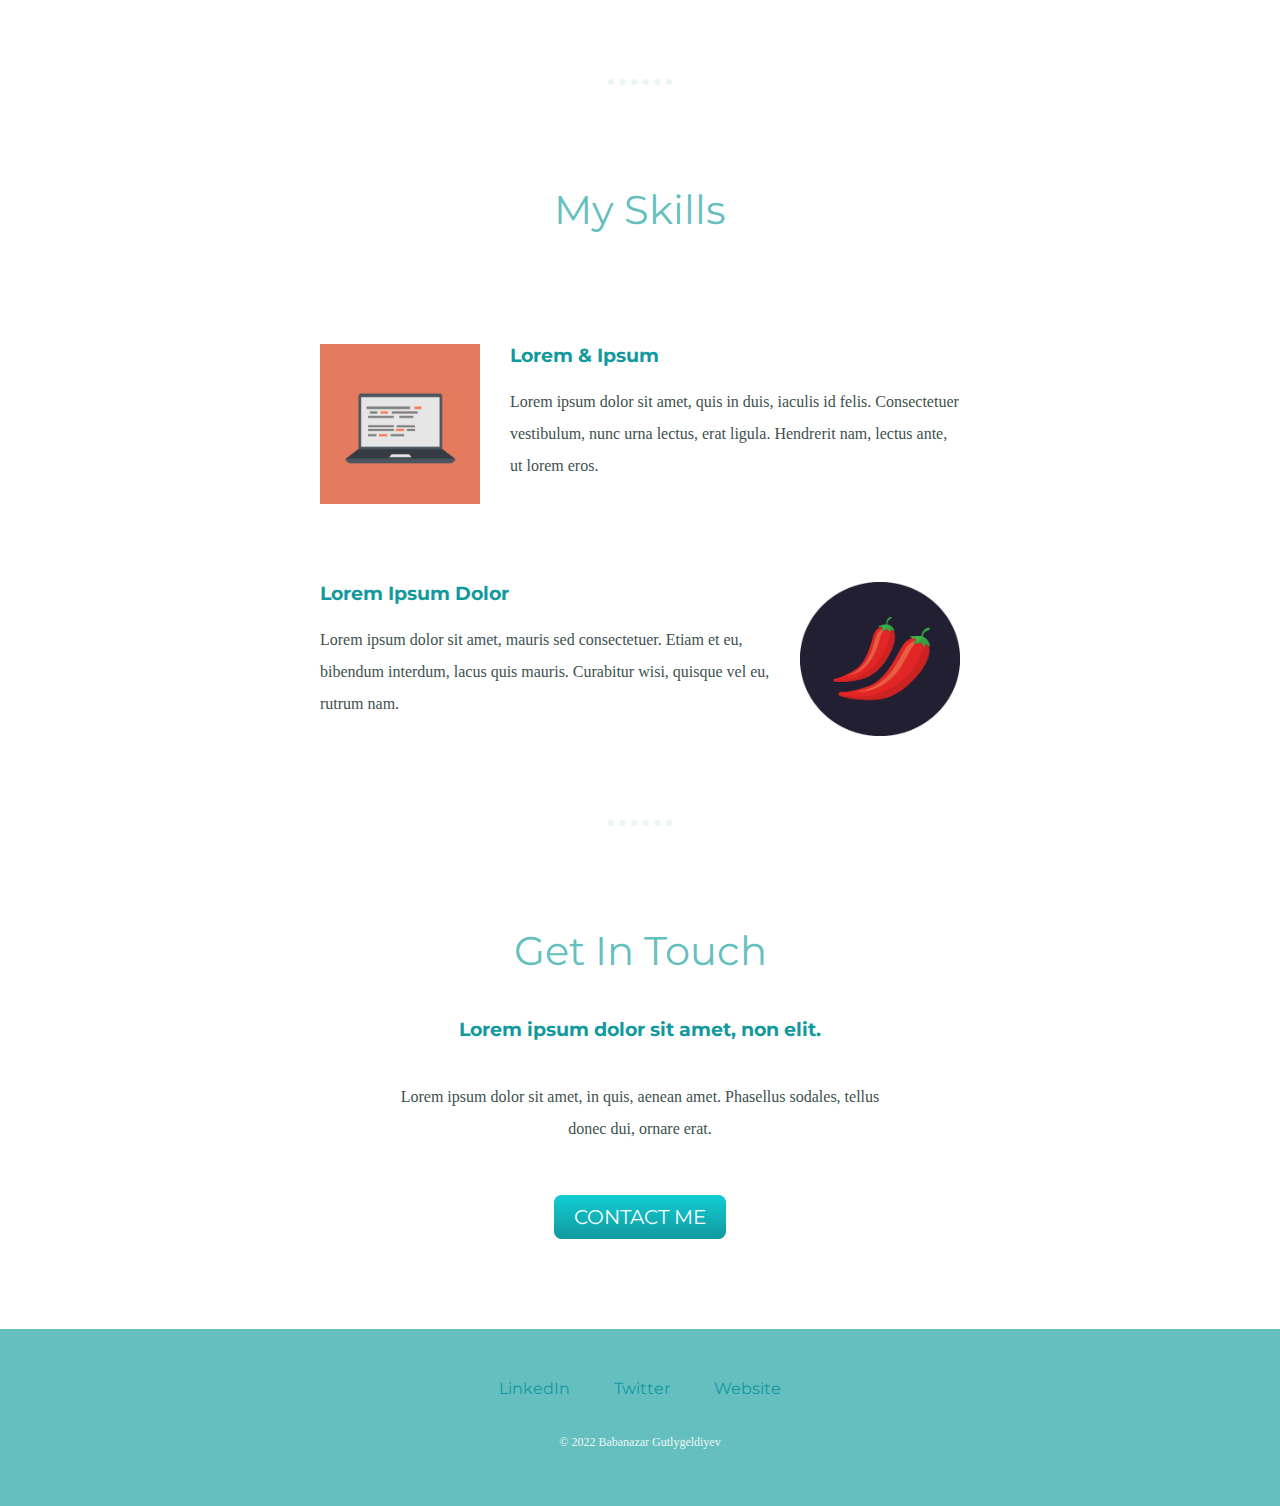
==== commit 9b33c58b: "Merge pull request #2 from babanazar/feature/cool-cv" ====
--- a/index.html
+++ b/index.html
@@ -24,21 +24,21 @@
     <div class="middle-container">
         <div class="profile">
             <img src="images/babanazar-gutlygeldiyev.png" alt="">
-            <h2>Hello.</h2>
-            <p>Lorem ipsum dolor sit amet, vitae volutpat, dui conubia, dolor urna. Non auctor, montes nulla distinctio.
+            <h2>Hello</h2>
+            <p class="intro">Lorem ipsum dolor sit amet, vitae volutpat, dui conubia, dolor urna. Non auctor, montes nulla distinctio.
             </p>
         </div>
         <hr>
         <div class="skills">
-            <h2>My Skills.</h2>
+            <h2>My Skills</h2>
             <div class="skill-row">
-                <img class="" src="images/computer.png" alt="">
+                <img class="code-img" src="images/computer.png" alt="">
                 <h3>Lorem & Ipsum</h3>
                 <p>Lorem ipsum dolor sit amet, quis in duis, iaculis id felis. Consectetuer vestibulum, nunc urna
                     lectus, erat ligula. Hendrerit nam, lectus ante, ut lorem eros.</p>
             </div>
             <div class="skill-row">
-                <img class="" src="images/chillies.png" alt="">
+                <img class="chilli-img" src="images/chillies.png" alt="">
                 <h3>Lorem Ipsum Dolor</h3>
                 <p>Lorem ipsum dolor sit amet, mauris sed consectetuer. Etiam et eu, bibendum interdum, lacus quis
                     mauris. Curabitur wisi, quisque vel eu, rutrum nam.</p>
@@ -48,7 +48,7 @@
         <div class="contact-me">
             <h2>Get In Touch</h2>
             <h3>Lorem ipsum dolor sit amet, non elit.</h3>
-            <p>Lorem ipsum dolor sit amet, in quis, aenean amet. Phasellus sodales, tellus donec dui, ornare erat.</p>
+            <p class="contact-message">Lorem ipsum dolor sit amet, in quis, aenean amet. Phasellus sodales, tellus donec dui, ornare erat.</p>
             <a class="btn" href="mailto:name@email.com">CONTACT ME</a>
         </div>
     </div>
@@ -57,7 +57,7 @@
         <a class="footer-link" href="https://www.linkedin.com/">LinkedIn</a>
         <a class="footer-link" href="https://twitter.com/">Twitter</a>
         <a class="footer-link" href="https://www.appbrewery.co/">Website</a>
-        <p>© Name Surname.</p>
+        <p class="copyright">© 2022 Babanazar Gutlygeldiyev</p>
     </div>
 
     <!-- <table cellspacing="20">
--- a/css/styles.css
+++ b/css/styles.css
@@ -1,4 +1,5 @@
  body {
+     color: #40514E;
      margin: 0;
      text-align: center;
      font-family: "Marriweather", serif;
@@ -16,11 +17,34 @@
      font-size: 2.5rem;
      color: #66BFBF;
      font-weight: normal;
+     padding-bottom: 10px;
  }
 
  h3 {
      font-family: 'Montserrat', sans-serif;
      color: #11999E;
+ }
+
+ p {
+     line-height: 2;
+ }
+
+ hr {
+    border: dotted #EAF6F6 6px;
+    border-bottom: none;
+    width: 4%;
+    margin: 100px auto;
+ }
+
+ a {
+    color: #11999E;
+    font-family: 'Montserrat', sans-serif;
+    margin: 10px 20px;
+    text-decoration: none;
+ }
+
+ a:hover {
+    color: #EAF6F6;
  }
 
  .top-container {
@@ -29,22 +53,88 @@
      padding-top: 100px;
  }
 
- .middle-container {}
+ .middle-container {
+     margin: 100px 0;
+ }
 
- .bottom-container {}
+ .bottom-container {
+    background-color: #66BFBF;
+    padding: 50px 0 20px;
+ }
+
+ .skill-row {
+     width: 50%;
+     margin: 100px auto 100px auto;
+     text-align: left;
+ }
 
  .pro {
      text-decoration: underline;
  }
 
+ .intro {
+     width: 30%;
+     margin: auto;
+ }
+
+ .contact-message {
+    width: 40%;
+    margin: 40px auto 60px;
+ }
+
+ .copyright {
+    color: #EAF6F6;
+    font-size: 0.75rem;
+    padding: 20px 0;
+ }
+
  .top-cloud {
      position: absolute;
      right: 300px;
-     top: 50px;
+     top: 40px;
  }
 
  .bottom-cloud {
      position: absolute;
-     left: 300px;
+     left: 250px;
      bottom: 300px;
+ }
+
+ .code-img {
+     width: 25%;
+     float: left;
+     margin-right: 30px;
+ }
+
+ .chilli-img {
+     width: 25%;
+     float: right;
+     margin-left: 30px;
+ }
+
+ .btn {
+     background: #11cdd4;
+     background-image: -webkit-linear-gradient(top, #11cdd4, #11999e);
+     background-image: -moz-linear-gradient(top, #11cdd4, #11999e);
+     background-image: -ms-linear-gradient(top, #11cdd4, #11999e);
+     background-image: -o-linear-gradient(top, #11cdd4, #11999e);
+     background-image: linear-gradient(to bottom, #11cdd4, #11999e);
+     -webkit-border-radius: 8;
+     -moz-border-radius: 8;
+     border-radius: 8px;
+     font-family: 'Montserrat', sans-serif;;
+     color: #ffffff;
+     font-size: 20px;
+     padding: 10px 20px 10px 20px;
+     text-decoration: none;
+ }
+
+ .btn:hover {
+     background: #30e3cb;
+     background-image: -webkit-linear-gradient(top, #30e3cb, #2bc4ad);
+     background-image: -moz-linear-gradient(top, #30e3cb, #2bc4ad);
+     background-image: -ms-linear-gradient(top, #30e3cb, #2bc4ad);
+     background-image: -o-linear-gradient(top, #30e3cb, #2bc4ad);
+     background-image: linear-gradient(to bottom, #30e3cb, #2bc4ad);
+     text-decoration: none;
  }